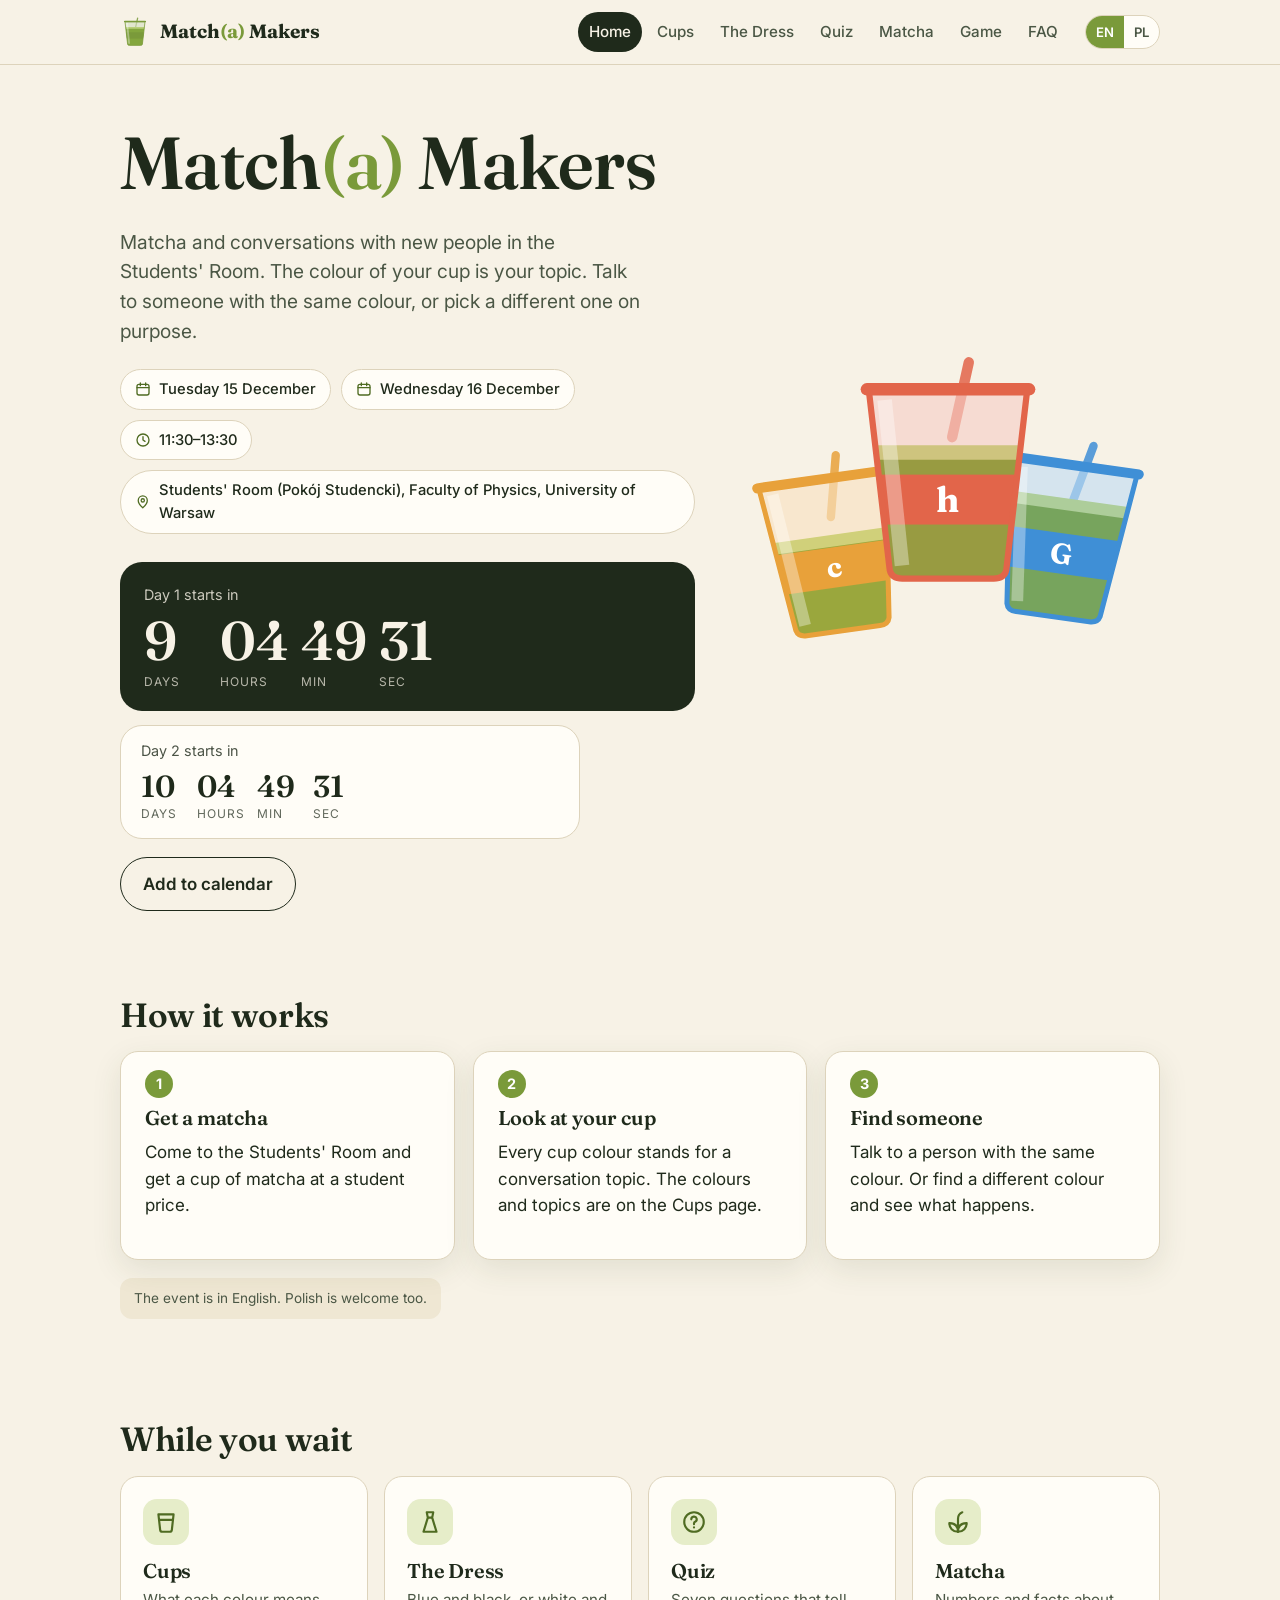
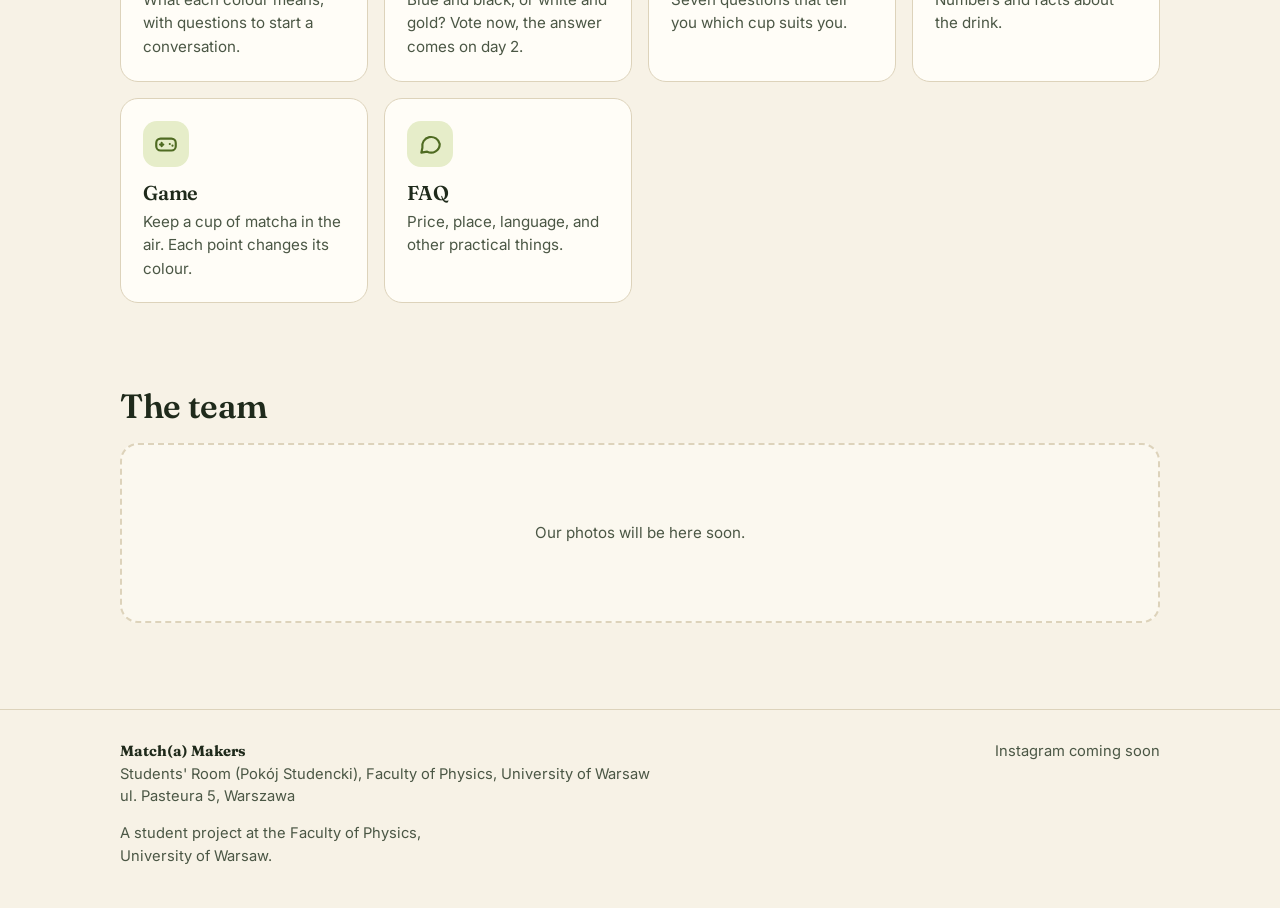
==== index.html @ 81e43f23 "Add files via upload" ====
<!doctype html>
<html lang="en">
<head>
<meta charset="utf-8">
<meta name="viewport" content="width=device-width, initial-scale=1">
<title>Home · Match(a) Makers</title>
<meta name="description" content="Matcha and conversations with new people. Students' Room, Faculty of Physics, University of Warsaw.">
<meta property="og:title" content="Match(a) Makers">
<meta property="og:description" content="Matcha and conversations with new people. Students' Room, Faculty of Physics, University of Warsaw.">
<meta name="theme-color" content="#f7f2e6">
<link rel="icon" href="img/favicon.svg" type="image/svg+xml">
<link rel="preconnect" href="https://fonts.googleapis.com">
<link rel="preconnect" href="https://fonts.gstatic.com" crossorigin>
<link href="https://fonts.googleapis.com/css2?family=Fraunces:opsz,wght@9..144,500;9..144,600;9..144,700&family=Inter:wght@400;500;600;700&display=swap" rel="stylesheet">
<link rel="stylesheet" href="css/style.css">
</head>
<body data-page="home" data-title="nav.home">
<header id="site-header"></header>
<main>
<section class="hero">
  <div class="wrap hero-grid">
    <div>
      <h1>Match<span class="paren">(a)</span> Makers</h1>
      <p class="sub" data-i18n="home.sub"></p>
      <div class="hero-meta" id="hero-meta"></div>
      <div class="countdowns">
        <div class="countdown" id="cd-big"></div>
        <div class="countdown small" id="cd-small"></div>
      </div>
      <p style="margin-top:18px"><a class="btn ghost" id="ics" download="matcha-makers.ics" data-i18n="home.calendar"></a></p>
    </div>
    <div class="hero-art" id="hero-art"></div>
  </div>
</section>

<section class="section">
  <div class="wrap">
    <h2 data-i18n="home.howTitle"></h2>
    <div class="grid grid-3 how-steps">
      <div class="card"><h3 data-i18n="home.step1t"></h3><p data-i18n="home.step1"></p></div>
      <div class="card"><h3 data-i18n="home.step2t"></h3><p data-i18n="home.step2"></p></div>
      <div class="card"><h3 data-i18n="home.step3t"></h3><p data-i18n="home.step3"></p></div>
    </div>
    <p style="margin-top:18px"><span class="note" data-i18n="home.lang"></span></p>
  </div>
</section>

<section class="section">
  <div class="wrap">
    <h2 data-i18n="home.exploreTitle"></h2>
    <div class="tiles" id="tiles"></div>
  </div>
</section>

<section class="section">
  <div class="wrap">
    <h2 data-i18n="home.photosTitle"></h2>
    <!-- ZDJĘCIA: wrzuć pliki do folderu img/ i zamień ten blok na np.
         <div class="grid grid-3"><img src="img/zespol1.jpg" alt="" style="width:100%;border-radius:18px"></div> -->
    <div class="photo-slot" data-i18n="home.photos"></div>
  </div>
</section>
</main>
<footer id="site-footer"></footer>
<script src="js/config.js"></script>
<script src="js/i18n.js"></script>
<script src="js/data/cups.js"></script>
<script src="js/common.js"></script>
<script src="js/pages/home.js"></script>
</body>
</html>
---- css/style.css ----
/* Match(a) Makers - wspólny wygląd wszystkich podstron */

:root {
  --cream: #f7f2e6;
  --cream-2: #efe7d3;
  --paper: #fffdf7;
  --ink: #1f2a1b;
  --ink-soft: #4b5745;
  --matcha: #7a9a3a;
  --matcha-deep: #4f6b22;
  --matcha-light: #cfdca8;
  --foam: #e6edc9;
  --line: #ddd3bb;
  --radius: 18px;
  --shadow: 0 10px 30px rgba(52, 64, 30, 0.10);
  --font-head: "Fraunces", Georgia, "Times New Roman", serif;
  --font-body: "Inter", system-ui, -apple-system, "Segoe UI", Roboto, sans-serif;
}

* { box-sizing: border-box; }

html { -webkit-text-size-adjust: 100%; }

body {
  margin: 0;
  background: var(--cream);
  color: var(--ink);
  font-family: var(--font-body);
  font-size: 17px;
  line-height: 1.55;
  min-height: 100vh;
  display: flex;
  flex-direction: column;
}

main { flex: 1; }

a { color: var(--matcha-deep); }
a:hover { color: var(--ink); }

h1, h2, h3 {
  font-family: var(--font-head);
  font-weight: 600;
  line-height: 1.15;
  letter-spacing: -0.01em;
  margin: 0 0 0.5em;
}
h1 { font-size: clamp(2.1rem, 5vw, 3.4rem); }
h2 { font-size: clamp(1.5rem, 3.2vw, 2.1rem); }
h3 { font-size: 1.25rem; }

p { margin: 0 0 1em; }

.wrap { width: 100%; max-width: 1080px; margin: 0 auto; padding: 0 20px; }
.wrap-narrow { max-width: 760px; }

/* ---------- Header ---------- */
.site-header {
  position: sticky;
  top: 0;
  z-index: 50;
  background: rgba(247, 242, 230, 0.92);
  backdrop-filter: blur(8px);
  -webkit-backdrop-filter: blur(8px);
  border-bottom: 1px solid var(--line);
}
.header-row {
  display: flex;
  align-items: center;
  gap: 16px;
  height: 64px;
}
.logo {
  display: flex;
  align-items: center;
  gap: 10px;
  text-decoration: none;
  color: var(--ink);
  font-family: var(--font-head);
  font-weight: 700;
  font-size: 1.2rem;
  white-space: nowrap;
}
.logo svg { width: 30px; height: 30px; flex: none; }
.logo .paren { color: var(--matcha); }

.nav { display: flex; gap: 4px; margin-left: auto; align-items: center; }
.nav a {
  text-decoration: none;
  color: var(--ink-soft);
  padding: 8px 11px;
  border-radius: 999px;
  font-size: 0.95rem;
  font-weight: 500;
}
.nav a:hover { background: var(--cream-2); color: var(--ink); }
.nav a.active { background: var(--ink); color: var(--cream); }

.lang-toggle {
  display: inline-flex;
  border: 1px solid var(--line);
  border-radius: 999px;
  overflow: hidden;
  flex: none;
  background: var(--paper);
}
.lang-toggle button {
  border: 0;
  background: transparent;
  font: inherit;
  font-size: 0.82rem;
  font-weight: 600;
  padding: 6px 10px;
  cursor: pointer;
  color: var(--ink-soft);
}
.lang-toggle button.on { background: var(--matcha); color: #fff; }

.menu-btn {
  display: none;
  border: 1px solid var(--line);
  background: var(--paper);
  border-radius: 10px;
  width: 40px;
  height: 40px;
  cursor: pointer;
  padding: 0;
  color: var(--ink);
}
.menu-btn svg { width: 22px; height: 22px; display: block; margin: auto; }

@media (max-width: 900px) {
  .menu-btn { display: block; margin-left: auto; }
  .lang-toggle { order: 3; }
  .nav {
    display: none;
    position: absolute;
    left: 0; right: 0; top: 64px;
    flex-direction: column;
    align-items: stretch;
    background: var(--cream);
    border-bottom: 1px solid var(--line);
    padding: 10px 20px 18px;
    gap: 2px;
  }
  .nav.open { display: flex; }
  .nav a { padding: 12px 14px; font-size: 1.05rem; }
}

/* ---------- Generic blocks ---------- */
.page-head { padding: 48px 0 18px; }
.page-head p.lead { font-size: 1.15rem; color: var(--ink-soft); max-width: 640px; }
.section { padding: 28px 0 56px; }

.eyebrow {
  display: inline-block;
  font-size: 0.8rem;
  font-weight: 700;
  letter-spacing: 0.08em;
  text-transform: uppercase;
  color: var(--matcha-deep);
  margin-bottom: 10px;
}

.card {
  background: var(--paper);
  border: 1px solid var(--line);
  border-radius: var(--radius);
  padding: 24px;
  box-shadow: var(--shadow);
}

.grid { display: grid; gap: 18px; }
.grid-2 { grid-template-columns: repeat(auto-fit, minmax(280px, 1fr)); }
.grid-3 { grid-template-columns: repeat(auto-fit, minmax(240px, 1fr)); }

.btn {
  display: inline-flex;
  align-items: center;
  justify-content: center;
  gap: 8px;
  border: 0;
  border-radius: 999px;
  padding: 13px 22px;
  font: inherit;
  font-weight: 600;
  cursor: pointer;
  text-decoration: none;
  background: var(--ink);
  color: var(--cream);
  transition: transform 0.12s ease, background 0.2s ease;
}
.btn:hover { transform: translateY(-1px); color: var(--cream); background: #33422c; }
.btn:active { transform: translateY(1px); }
.btn.green { background: var(--matcha); color: #fff; }
.btn.green:hover { background: var(--matcha-deep); }
.btn.ghost { background: transparent; color: var(--ink); border: 1.5px solid var(--ink); }
.btn.ghost:hover { background: var(--ink); color: var(--cream); }
.btn[disabled] { opacity: 0.4; cursor: default; transform: none; }

.note {
  font-size: 0.85rem;
  color: var(--ink-soft);
  background: var(--cream-2);
  border-radius: 12px;
  padding: 10px 14px;
  display: inline-block;
}
.badge {
  display: inline-block;
  font-size: 0.72rem;
  font-weight: 700;
  letter-spacing: 0.05em;
  text-transform: uppercase;
  padding: 3px 8px;
  border-radius: 999px;
  background: #fbe6c4;
  color: #8a5a12;
  vertical-align: middle;
}

/* ---------- Home ---------- */
.hero {
  padding: 56px 0 40px;
  position: relative;
  overflow: hidden;
}
.hero-grid {
  display: grid;
  grid-template-columns: 1.15fr 0.85fr;
  gap: 40px;
  align-items: center;
}
.hero h1 { font-size: clamp(2.6rem, 7vw, 4.6rem); margin-bottom: 0.3em; }
.hero h1 .paren { color: var(--matcha); }
.hero .sub { font-size: 1.2rem; color: var(--ink-soft); max-width: 520px; }
.hero-meta { display: flex; flex-wrap: wrap; gap: 10px; margin: 22px 0 28px; }
.chip {
  display: inline-flex;
  align-items: center;
  gap: 8px;
  background: var(--paper);
  border: 1px solid var(--line);
  border-radius: 999px;
  padding: 8px 14px;
  font-size: 0.92rem;
  font-weight: 500;
}
.chip svg { width: 16px; height: 16px; color: var(--matcha-deep); }
.hero-art { display: flex; justify-content: center; }
.hero-art svg { width: 100%; max-width: 380px; height: auto; }

@media (max-width: 820px) {
  .hero-grid { grid-template-columns: 1fr; gap: 10px; }
  .hero-art { order: -1; }
  .hero-art > div { max-width: 250px !important; }
  .hero { padding-top: 28px; }
}

.countdowns { display: grid; gap: 14px; margin-top: 6px; }
.countdown {
  background: var(--ink);
  color: var(--cream);
  border-radius: 22px;
  padding: 22px 24px 20px;
}
.countdown .label { font-size: 0.9rem; opacity: 0.8; margin-bottom: 8px; }
.countdown .digits { display: flex; gap: 12px; flex-wrap: wrap; }
.countdown .unit { min-width: 64px; }
.countdown .num {
  font-family: var(--font-head);
  font-size: clamp(2.2rem, 6vw, 3.4rem);
  font-weight: 600;
  line-height: 1;
  font-variant-numeric: tabular-nums;
}
.countdown .cap { font-size: 0.75rem; text-transform: uppercase; letter-spacing: 0.08em; opacity: 0.7; margin-top: 4px; }
.countdown.small {
  background: var(--paper);
  color: var(--ink);
  border: 1px solid var(--line);
  padding: 14px 20px;
  max-width: 460px;
}
.countdown.small .num { font-size: clamp(1.4rem, 3.4vw, 1.9rem); }
.countdown.small .unit { min-width: 44px; }
.countdown .live {
  font-family: var(--font-head);
  font-size: 1.6rem;
  display: flex;
  align-items: center;
  gap: 10px;
}
.countdown.small .live { font-size: 1.15rem; }
.pulse {
  width: 12px; height: 12px; border-radius: 50%;
  background: #9ed24a;
  box-shadow: 0 0 0 0 rgba(158, 210, 74, 0.7);
  animation: pulse 1.6s infinite;
}
@keyframes pulse {
  0% { box-shadow: 0 0 0 0 rgba(158, 210, 74, 0.6); }
  70% { box-shadow: 0 0 0 12px rgba(158, 210, 74, 0); }
  100% { box-shadow: 0 0 0 0 rgba(158, 210, 74, 0); }
}

.how-steps { counter-reset: step; }
.how-steps .card { position: relative; padding-top: 54px; }
.how-steps .card::before {
  counter-increment: step;
  content: counter(step);
  position: absolute;
  top: 18px; left: 24px;
  width: 28px; height: 28px;
  border-radius: 50%;
  background: var(--matcha);
  color: #fff;
  font-weight: 700;
  display: grid;
  place-items: center;
  font-size: 0.9rem;
}

.tiles { display: grid; gap: 16px; grid-template-columns: repeat(auto-fit, minmax(220px, 1fr)); }
.tile {
  display: block;
  text-decoration: none;
  color: var(--ink);
  background: var(--paper);
  border: 1px solid var(--line);
  border-radius: var(--radius);
  padding: 22px;
  transition: transform 0.15s ease, box-shadow 0.15s ease;
  position: relative;
  overflow: hidden;
}
.tile:hover { transform: translateY(-3px); box-shadow: var(--shadow); color: var(--ink); }
.tile h3 { margin-bottom: 6px; }
.tile p { margin: 0; color: var(--ink-soft); font-size: 0.95rem; }
.tile .tile-ico {
  width: 46px; height: 46px; border-radius: 14px;
  display: grid; place-items: center;
  margin-bottom: 14px;
  background: var(--foam);
  color: var(--matcha-deep);
}
.tile .tile-ico svg { width: 26px; height: 26px; }

.photo-slot {
  border: 2px dashed var(--line);
  border-radius: var(--radius);
  min-height: 180px;
  display: grid;
  place-items: center;
  color: var(--ink-soft);
  text-align: center;
  padding: 20px;
  font-size: 0.95rem;
  background: rgba(255, 253, 247, 0.5);
}

/* ---------- Cups ---------- */
.cup-grid { display: grid; gap: 18px; grid-template-columns: repeat(auto-fill, minmax(230px, 1fr)); }
.cup-card {
  display: flex;
  flex-direction: column;
  align-items: flex-start;
  text-decoration: none;
  color: var(--ink);
  background: var(--paper);
  border: 1px solid var(--line);
  border-radius: var(--radius);
  padding: 22px;
  transition: transform 0.15s ease, box-shadow 0.15s ease;
  border-top: 6px solid var(--cup);
}
.cup-card:hover { transform: translateY(-3px); box-shadow: var(--shadow); color: var(--ink); }
.cup-card svg.cup { width: 64px; height: 72px; margin-bottom: 10px; }
.cup-card .sym { font-family: var(--font-head); font-size: 1.8rem; font-weight: 600; line-height: 1; }
.cup-card .cname { color: var(--ink-soft); font-size: 0.9rem; margin: 4px 0 10px; }
.cup-card .topic { font-weight: 600; }
.cup-card .topic.tbd { color: var(--ink-soft); font-weight: 500; font-style: italic; }
@media (max-width: 560px) {
  .cup-grid { grid-template-columns: 1fr 1fr; gap: 12px; }
  .cup-card { padding: 16px; }
  .cup-card svg.cup { width: 48px; height: 54px; }
  .cup-card .cname, .cup-card .topic { font-size: 0.85rem; }
}

.topic-hero {
  border-radius: 26px;
  padding: 34px 30px;
  color: #fff;
  background: var(--cup);
  position: relative;
  overflow: hidden;
  margin-top: 24px;
}
.topic-hero .sym { font-family: var(--font-head); font-size: clamp(3rem, 10vw, 5.5rem); line-height: 1; font-weight: 600; }
.topic-hero .value { font-family: ui-monospace, Menlo, Consolas, monospace; font-size: 0.95rem; opacity: 0.9; margin: 8px 0 18px; word-break: break-word; }
.topic-hero h1 { margin: 0; color: #fff; }
.topic-hero svg.cup { position: absolute; right: 22px; bottom: -10px; width: 150px; height: 170px; opacity: 0.95; }
@media (max-width: 600px) { .topic-hero svg.cup { width: 96px; height: 110px; right: 10px; bottom: -8px; } .topic-hero { padding-right: 110px; } }

.q-list { list-style: none; padding: 0; margin: 0; display: grid; gap: 12px; }
.q-list li {
  background: var(--paper);
  border: 1px solid var(--line);
  border-left: 5px solid var(--cup, var(--matcha));
  border-radius: 14px;
  padding: 14px 18px;
}

.draw-box {
  background: var(--paper);
  border: 1px solid var(--line);
  border-radius: var(--radius);
  padding: 26px;
  text-align: center;
}
.draw-box .drawn {
  font-family: var(--font-head);
  font-size: clamp(1.3rem, 3vw, 1.7rem);
  min-height: 3.2em;
  display: grid;
  place-items: center;
  margin: 10px 0 18px;
}

.mix-row { display: flex; gap: 10px; flex-wrap: wrap; justify-content: center; margin-bottom: 10px; }
.mix-dot {
  width: 38px; height: 38px; border-radius: 50%;
  border: 3px solid transparent;
  cursor: pointer;
  background: var(--cup);
  color: #fff;
  font-weight: 700;
  font-family: var(--font-head);
  display: grid; place-items: center;
  font-size: 0.85rem;
  padding: 0;
}
.mix-dot.on { border-color: var(--ink); transform: scale(1.08); }

/* ---------- Dress ---------- */
.dress-stage {
  display: grid;
  grid-template-columns: 0.9fr 1.1fr;
  gap: 30px;
  align-items: center;
}
@media (max-width: 820px) { .dress-stage { grid-template-columns: 1fr; } }
.dress-img {
  background: var(--paper);
  border: 1px solid var(--line);
  border-radius: 24px;
  padding: 18px;
  display: grid;
  place-items: center;
  min-height: 320px;
}
.dress-img img, .dress-img svg { max-width: 100%; max-height: 440px; border-radius: 14px; }
.vote-btns { display: grid; gap: 12px; margin: 18px 0; }
.vote-btn {
  display: flex;
  align-items: center;
  gap: 14px;
  width: 100%;
  border: 2px solid var(--line);
  background: var(--paper);
  border-radius: 16px;
  padding: 14px 18px;
  font: inherit;
  font-weight: 600;
  font-size: 1.05rem;
  cursor: pointer;
  text-align: left;
  color: var(--ink);
  transition: border-color 0.15s, transform 0.12s;
}
.vote-btn:hover { border-color: var(--ink); }
.vote-btn.chosen { border-color: var(--matcha-deep); background: var(--foam); }
.swatch { display: inline-flex; border-radius: 10px; overflow: hidden; border: 1px solid rgba(0,0,0,0.15); flex: none; }
.swatch span { width: 22px; height: 34px; display: block; }

.reveal-box { text-align: center; padding: 34px 24px; }
.reveal-box .big { font-family: var(--font-head); font-size: clamp(2rem, 6vw, 3.2rem); margin: 6px 0 10px; }
.bar { height: 16px; border-radius: 999px; background: var(--cream-2); overflow: hidden; display: flex; margin: 10px 0; }
.bar .a { background: #2d3f8f; }
.bar .b { background: #d9b86a; }
.legend-row { display: flex; justify-content: space-between; font-size: 0.9rem; color: var(--ink-soft); }

/* ---------- Quiz ---------- */
.quiz-card { max-width: 640px; margin: 0 auto; }
.progress { height: 6px; background: var(--cream-2); border-radius: 999px; overflow: hidden; margin-bottom: 22px; }
.progress div { height: 100%; background: var(--matcha); width: 0; transition: width 0.3s ease; }
.answers { display: grid; gap: 10px; margin-top: 18px; }
.answer {
  border: 2px solid var(--line);
  background: var(--paper);
  border-radius: 14px;
  padding: 14px 16px;
  text-align: left;
  font: inherit;
  cursor: pointer;
  color: var(--ink);
  transition: border-color 0.15s, background 0.15s;
}
.answer:hover { border-color: var(--matcha); background: #fbfdf3; }
.result-cup { display: flex; gap: 22px; align-items: center; flex-wrap: wrap; }
.result-cup svg.cup { width: 110px; height: 124px; flex: none; }

/* ---------- Matcha numbers ---------- */
.num-grid { display: grid; gap: 18px; grid-template-columns: repeat(auto-fill, minmax(250px, 1fr)); }
.num-card { background: var(--paper); border: 1px solid var(--line); border-radius: var(--radius); padding: 24px; position: relative; }
.num-card .n { font-family: var(--font-head); font-size: 2.6rem; font-weight: 600; color: var(--matcha-deep); line-height: 1; }
.num-card .u { font-size: 1rem; color: var(--ink-soft); margin-left: 4px; }
.num-card h3 { margin: 12px 0 6px; font-size: 1.1rem; }
.num-card p { margin: 0; color: var(--ink-soft); font-size: 0.95rem; }
.num-card .badge { position: absolute; top: 14px; right: 14px; }

.tf { margin-top: 10px; }
.tf-q { font-family: var(--font-head); font-size: 1.35rem; margin: 8px 0 18px; min-height: 2.6em; }
.tf-btns { display: flex; gap: 10px; flex-wrap: wrap; }
.tf-msg { margin-top: 14px; min-height: 1.6em; font-weight: 500; }
.tf-msg.ok { color: var(--matcha-deep); }
.tf-msg.no { color: #b2452e; }

/* ---------- FAQ ---------- */
.faq details {
  background: var(--paper);
  border: 1px solid var(--line);
  border-radius: 14px;
  padding: 0 20px;
  margin-bottom: 10px;
}
.faq summary {
  cursor: pointer;
  font-weight: 600;
  padding: 18px 0;
  list-style: none;
  display: flex;
  justify-content: space-between;
  gap: 16px;
}
.faq summary::-webkit-details-marker { display: none; }
.faq summary::after { content: "+"; font-size: 1.4rem; line-height: 1; color: var(--matcha-deep); }
.faq details[open] summary::after { content: "–"; }
.faq details p { padding-bottom: 18px; margin: 0; color: var(--ink-soft); }

/* ---------- Game page ---------- */
.game-wrap { display: flex; flex-direction: column; align-items: center; padding: 18px 0 40px; }
.game-frame {
  position: relative;
  width: 100%;
  max-width: 440px;
  aspect-ratio: 9 / 15;
  max-height: calc(100vh - 150px);
  border-radius: 22px;
  overflow: hidden;
  box-shadow: var(--shadow);
  border: 1px solid var(--line);
  background: #eaf1d6;
  touch-action: manipulation;
  user-select: none;
  -webkit-user-select: none;
}
@supports not (aspect-ratio: 1) { .game-frame { height: 640px; } }
.game-frame canvas { display: block; width: 100%; height: 100%; cursor: pointer; }
.game-help { color: var(--ink-soft); font-size: 0.92rem; margin-top: 14px; text-align: center; }

/* ---------- Footer ---------- */
.site-footer {
  border-top: 1px solid var(--line);
  padding: 30px 0 40px;
  color: var(--ink-soft);
  font-size: 0.92rem;
  margin-top: 30px;
}
.footer-row { display: flex; flex-wrap: wrap; gap: 14px 30px; justify-content: space-between; align-items: flex-start; }
.site-footer a { color: var(--ink-soft); }
.site-footer strong { color: var(--ink); font-family: var(--font-head); }

.hidden { display: none !important; }

@media (prefers-reduced-motion: reduce) {
  * { animation: none !important; transition: none !important; }
}
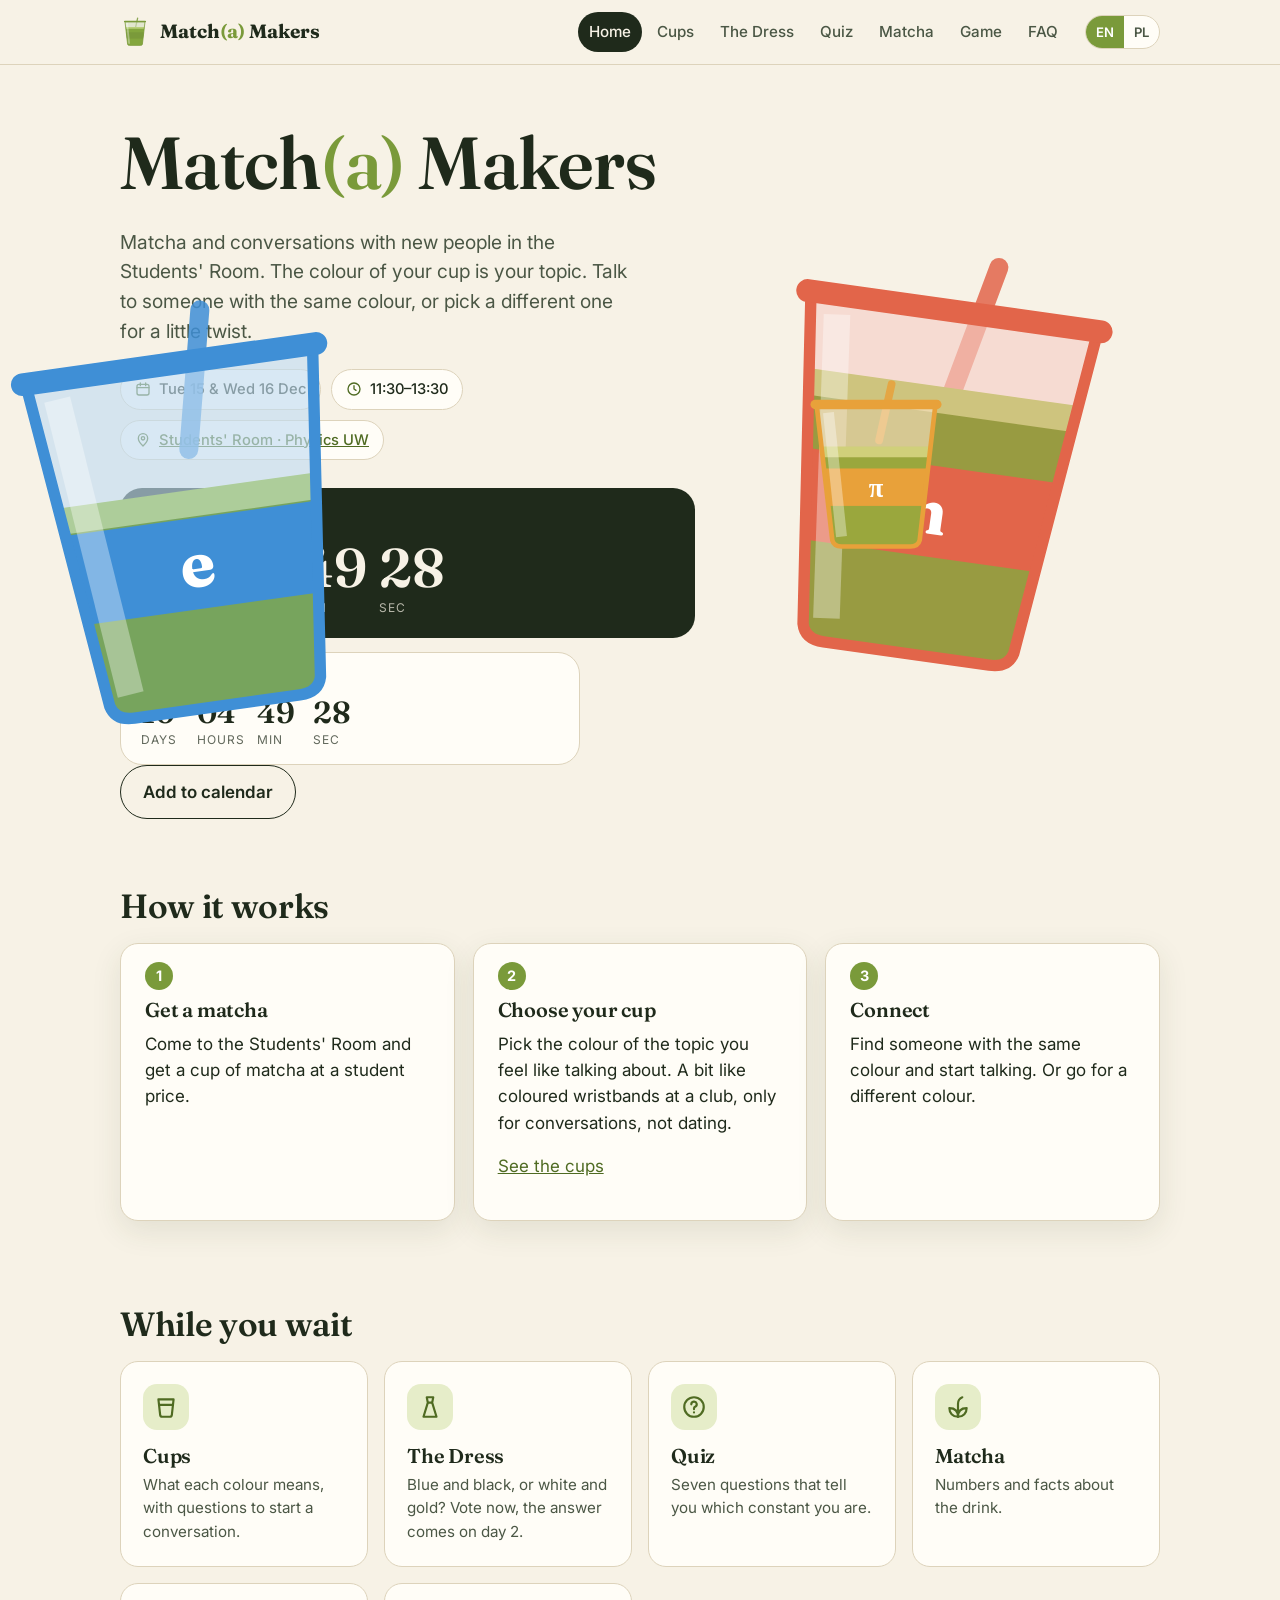
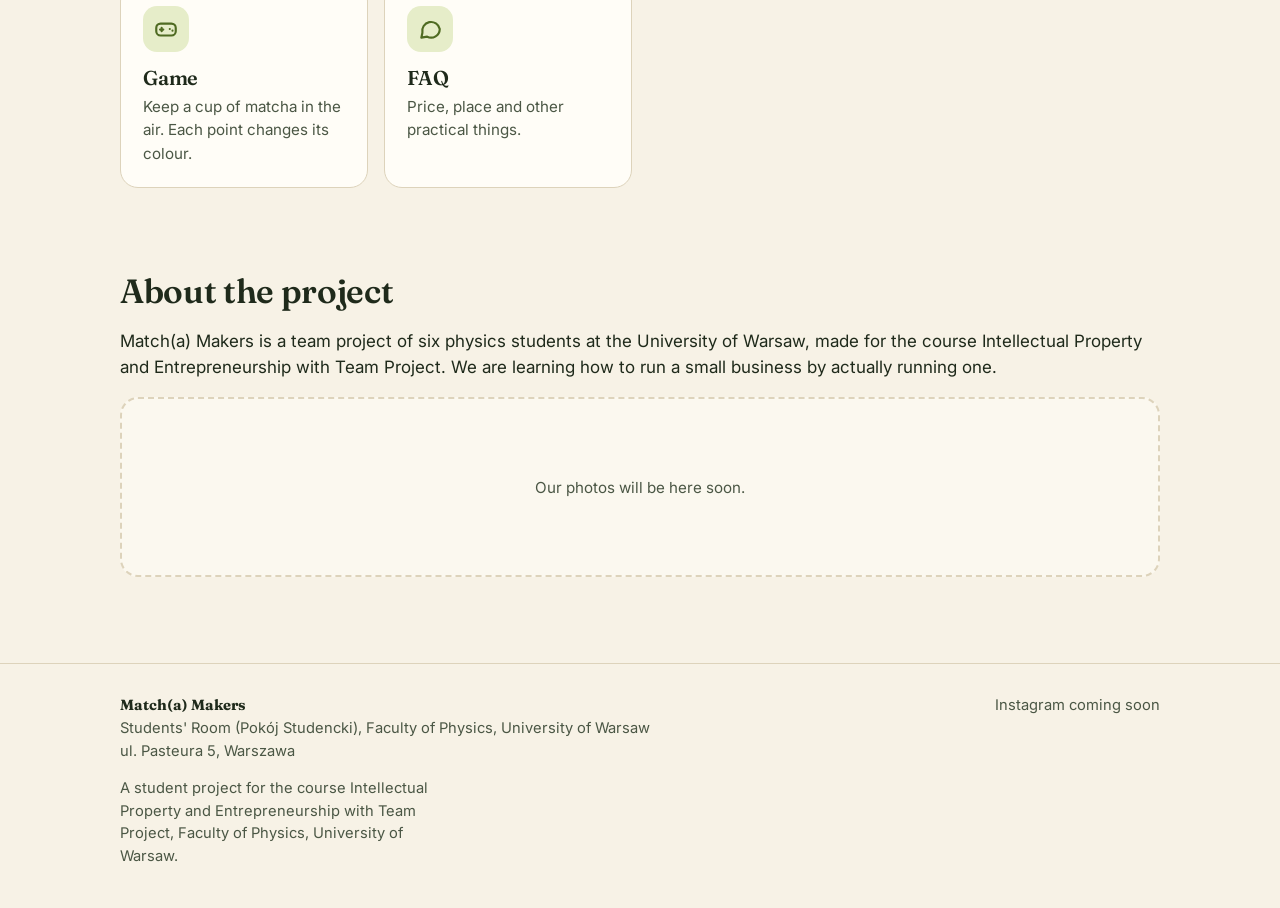
==== commit b682e90a: "Update index.html" ====
--- a/index.html
+++ b/index.html
@@ -27,7 +27,10 @@
         <div class="countdown" id="cd-big"></div>
         <div class="countdown small" id="cd-small"></div>
       </div>
-      <p style="margin-top:18px"><a class="btn ghost" id="ics" download="matcha-makers.ics" data-i18n="home.calendar"></a></p>
+      <details class="cal-menu" id="cal-menu">
+        <summary class="btn ghost" data-i18n="home.calendar"></summary>
+        <div class="cal-options" id="cal-options"></div>
+      </details>
     </div>
     <div class="hero-art" id="hero-art"></div>
   </div>
@@ -38,10 +41,9 @@
     <h2 data-i18n="home.howTitle"></h2>
     <div class="grid grid-3 how-steps">
       <div class="card"><h3 data-i18n="home.step1t"></h3><p data-i18n="home.step1"></p></div>
-      <div class="card"><h3 data-i18n="home.step2t"></h3><p data-i18n="home.step2"></p></div>
+      <div class="card"><h3 data-i18n="home.step2t"></h3><p data-i18n="home.step2"></p><p class="card-link"><a href="kubki.html" data-i18n="home.seeCups"></a></p></div>
       <div class="card"><h3 data-i18n="home.step3t"></h3><p data-i18n="home.step3"></p></div>
     </div>
-    <p style="margin-top:18px"><span class="note" data-i18n="home.lang"></span></p>
   </div>
 </section>
 
@@ -54,7 +56,8 @@
 
 <section class="section">
   <div class="wrap">
-    <h2 data-i18n="home.photosTitle"></h2>
+    <h2 data-i18n="home.aboutTitle"></h2>
+    <p class="about-text" data-i18n="home.about"></p>
     <!-- ZDJĘCIA: wrzuć pliki do folderu img/ i zamień ten blok na np.
          <div class="grid grid-3"><img src="img/zespol1.jpg" alt="" style="width:100%;border-radius:18px"></div> -->
     <div class="photo-slot" data-i18n="home.photos"></div>
@@ -66,6 +69,7 @@
 <script src="js/i18n.js"></script>
 <script src="js/data/cups.js"></script>
 <script src="js/common.js"></script>
+<script src="js/leaderboard.js"></script>
 <script src="js/pages/home.js"></script>
 </body>
 </html>
